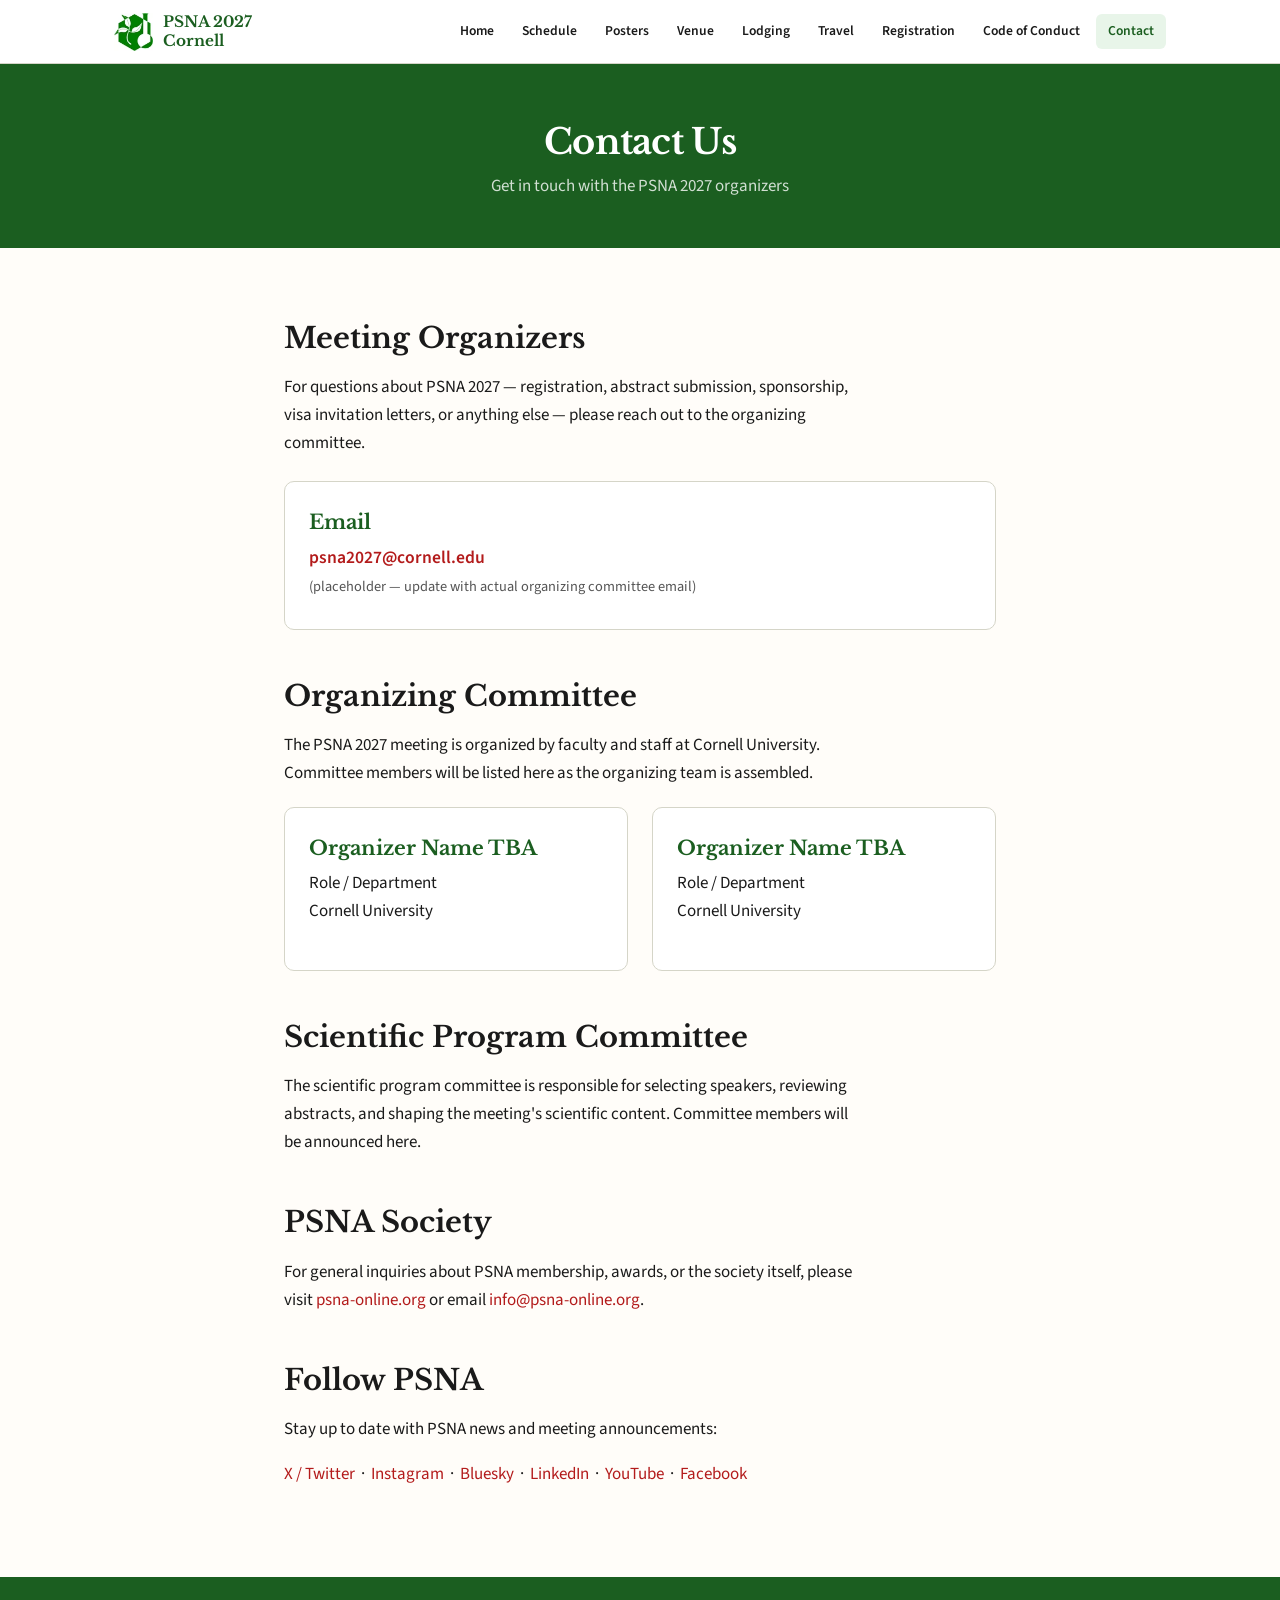
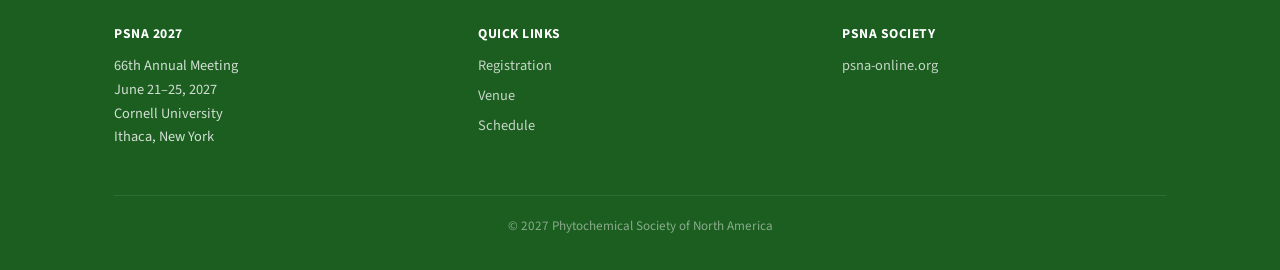
==== contact.html @ 4de48121 "Add files via upload" ====
<!DOCTYPE html>
<html lang="en">
<head>
  <meta charset="UTF-8">
  <meta name="viewport" content="width=device-width, initial-scale=1.0">
  <title>Contact – PSNA 2027 @ Cornell</title>
  <link rel="preconnect" href="https://fonts.googleapis.com">
  <link href="https://fonts.googleapis.com/css2?family=Libre+Baskerville:ital,wght@0,400;0,700;1,400&family=Source+Sans+3:wght@400;600;700&display=swap" rel="stylesheet">
  <link rel="stylesheet" href="css/style.css">
</head>
<body>

<nav class="site-nav">
  <div class="wrap">
    <a href="index.html" class="nav-brand"><img src="images/psna-logo.png" alt="PSNA Logo"><span>PSNA 2027<br>Cornell</span></a>
    <button class="nav-toggle" aria-label="Menu" onclick="document.querySelector('.nav-links').classList.toggle('open')">
      <svg viewBox="0 0 24 24" fill="none" stroke-width="2" stroke-linecap="round"><line x1="3" y1="6" x2="21" y2="6"/><line x1="3" y1="12" x2="21" y2="12"/><line x1="3" y1="18" x2="21" y2="18"/></svg>
    </button>
    <ul class="nav-links">
      <li><a href="index.html">Home</a></li><li><a href="schedule.html">Schedule</a></li><li><a href="posters.html">Posters</a></li>
      <li><a href="venue.html">Venue</a></li><li><a href="lodging.html">Lodging</a></li><li><a href="travel.html">Travel</a></li>
      <li><a href="registration.html">Registration</a></li><li><a href="code-of-conduct.html">Code of Conduct</a></li><li><a href="contact.html" class="active">Contact</a></li>
    </ul>
  </div>
</nav>

<header class="page-header">
  <div class="wrap">
    <h1>Contact Us</h1>
    <p>Get in touch with the PSNA 2027 organizers</p>
  </div>
</header>

<section class="section">
  <div class="wrap" style="max-width:760px;">
    <h2>Meeting Organizers</h2>
    <p>
      For questions about PSNA 2027 — registration, abstract submission, sponsorship, visa invitation letters, or anything else — please reach out to the organizing committee.
    </p>

    <div class="card" style="margin-top:24px;">
      <h3>Email</h3>
      <p style="margin-bottom:0;">
        <a href="mailto:psna2027@cornell.edu" style="font-size:1.1rem; font-weight:600;">psna2027@cornell.edu</a>
        <br><span style="font-size:.9rem; color:var(--text-light);">(placeholder — update with actual organizing committee email)</span>
      </p>
    </div>

    <h2 style="margin-top:48px;">Organizing Committee</h2>
    <p>
      The PSNA 2027 meeting is organized by faculty and staff at Cornell University. Committee members will be listed here as the organizing team is assembled.
    </p>

    <div class="card-grid" style="margin-top:20px;">
      <div class="card">
        <h3>Organizer Name TBA</h3>
        <p>Role / Department<br>Cornell University</p>
      </div>
      <div class="card">
        <h3>Organizer Name TBA</h3>
        <p>Role / Department<br>Cornell University</p>
      </div>
    </div>

    <h2 style="margin-top:48px;">Scientific Program Committee</h2>
    <p>
      The scientific program committee is responsible for selecting speakers, reviewing abstracts, and shaping the meeting's scientific content. Committee members will be announced here.
    </p>

    <h2 style="margin-top:48px;">PSNA Society</h2>
    <p>
      For general inquiries about PSNA membership, awards, or the society itself, please visit
      <a href="https://psna-online.org/" target="_blank">psna-online.org</a> or email
      <a href="mailto:info@psna-online.org">info@psna-online.org</a>.
    </p>

    <h2 style="margin-top:48px;">Follow PSNA</h2>
    <p>
      Stay up to date with PSNA news and meeting announcements:
    </p>
    <p>
      <a href="https://x.com/psnaofficial" target="_blank">X / Twitter</a> &nbsp;·&nbsp;
      <a href="https://www.instagram.com/psna.official/" target="_blank">Instagram</a> &nbsp;·&nbsp;
      <a href="https://bsky.app/profile/psna-official.bsky.social" target="_blank">Bluesky</a> &nbsp;·&nbsp;
      <a href="https://www.linkedin.com/company/phytochemical-society-of-north-america/" target="_blank">LinkedIn</a> &nbsp;·&nbsp;
      <a href="https://www.youtube.com/@PSNA-online" target="_blank">YouTube</a> &nbsp;·&nbsp;
      <a href="https://www.facebook.com/groups/123656255036110/" target="_blank">Facebook</a>
    </p>
  </div>
</section>

<footer class="site-footer">
  <div class="wrap">
    <div class="footer-grid">
      <div><h4>PSNA 2027</h4><p>66th Annual Meeting<br>June 21–25, 2027<br>Cornell University<br>Ithaca, New York</p></div>
      <div><h4>Quick Links</h4><ul class="footer-links"><li><a href="registration.html">Registration</a></li><li><a href="venue.html">Venue</a></li><li><a href="schedule.html">Schedule</a></li></ul></div>
      <div><h4>PSNA Society</h4><ul class="footer-links"><li><a href="https://psna-online.org/" target="_blank">psna-online.org</a></li></ul></div>
    </div>
    <div class="footer-bottom">&copy; 2027 Phytochemical Society of North America</div>
  </div>
</footer>

</body>
</html>
---- css/style.css ----
/* ===== PSNA 2027 @ Cornell — Shared Styles ===== */

/* --- Reset & base --- */
*, *::before, *::after { box-sizing: border-box; margin: 0; padding: 0; }

:root {
  --carnelian: #B31B1B;
  --carnelian-dark: #8C1515;
  --green-deep: #1B5E20;
  --green-mid: #2E7D32;
  --green-light: #4CAF50;
  --green-pale: #E8F5E9;
  --cream: #FAFAF5;
  --warm-white: #FFFDF9;
  --text: #1A1A1A;
  --text-light: #555;
  --border: #D5D5C8;
  --shadow: rgba(0,0,0,.08);
  --max-width: 1100px;
  --nav-height: 64px;
}

html { scroll-behavior: smooth; }

body {
  font-family: 'Source Sans 3', 'Source Sans Pro', -apple-system, BlinkMacSystemFont, 'Segoe UI', sans-serif;
  color: var(--text);
  background: var(--warm-white);
  line-height: 1.65;
  font-size: 17px;
  -webkit-font-smoothing: antialiased;
}

img { max-width: 100%; height: auto; display: block; }
a { color: var(--carnelian); text-decoration: none; }
a:hover { text-decoration: underline; }

/* --- Typography --- */
h1, h2, h3, h4 {
  font-family: 'Libre Baskerville', 'Georgia', serif;
  font-weight: 700;
  line-height: 1.25;
  color: var(--text);
}
h1 { font-size: 2.8rem; letter-spacing: -.02em; }
h2 { font-size: 1.8rem; margin-bottom: .6em; }
h3 { font-size: 1.25rem; margin-bottom: .4em; }
p  { margin-bottom: 1em; max-width: 72ch; }

/* --- Layout helpers --- */
.wrap {
  max-width: var(--max-width);
  margin: 0 auto;
  padding: 0 24px;
}
.section {
  padding: 72px 0;
}
.section--alt {
  background: var(--green-pale);
}
.section--dark {
  background: var(--green-deep);
  color: #fff;
}
.section--dark h2,
.section--dark h3,
.section--dark a { color: #fff; }

/* --- Navigation --- */
.site-nav {
  position: sticky;
  top: 0;
  z-index: 100;
  background: #fff;
  border-bottom: 1px solid var(--border);
  height: var(--nav-height);
}
.site-nav .wrap {
  display: flex;
  align-items: center;
  height: 100%;
  gap: 16px;
}
.nav-brand {
  display: flex;
  align-items: center;
  gap: 10px;
  flex-shrink: 0;
  text-decoration: none;
}
.nav-brand img {
  height: 38px;
  width: auto;
}
.nav-brand span {
  font-family: 'Libre Baskerville', Georgia, serif;
  font-weight: 700;
  font-size: .95rem;
  color: var(--green-deep);
  line-height: 1.2;
}
.nav-links {
  display: flex;
  gap: 4px;
  list-style: none;
  margin-left: auto;
  flex-wrap: wrap;
}
.nav-links a {
  display: block;
  padding: 6px 12px;
  font-size: .85rem;
  font-weight: 600;
  color: var(--text);
  border-radius: 6px;
  text-decoration: none;
  transition: background .15s;
}
.nav-links a:hover,
.nav-links a.active {
  background: var(--green-pale);
  color: var(--green-deep);
  text-decoration: none;
}

/* Hamburger (mobile) */
.nav-toggle { display: none; background: none; border: none; cursor: pointer; padding: 8px; }
.nav-toggle svg { width: 24px; height: 24px; stroke: var(--text); }

/* --- Hero --- */
.hero {
  position: relative;
  background: linear-gradient(145deg, var(--green-deep) 0%, #0D3B12 60%, var(--carnelian-dark) 100%);
  color: #fff;
  overflow: hidden;
  padding: 100px 0 80px;
  text-align: center;
}
.hero::before {
  content: '';
  position: absolute;
  inset: 0;
  background:
    radial-gradient(ellipse at 20% 80%, rgba(46,125,50,.3) 0%, transparent 60%),
    radial-gradient(ellipse at 80% 20%, rgba(179,27,27,.15) 0%, transparent 50%);
  pointer-events: none;
}
.hero h1, .hero h2, .hero h3, .hero p { color: #fff; position: relative; }
.hero .overline {
  font-family: 'Source Sans 3', sans-serif;
  font-size: .95rem;
  font-weight: 600;
  letter-spacing: .08em;
  text-transform: uppercase;
  opacity: .85;
  margin-bottom: 12px;
}
.hero h1 {
  font-size: clamp(2.4rem, 5vw, 4rem);
  margin-bottom: 16px;
}
.hero .subtitle {
  font-family: 'Libre Baskerville', Georgia, serif;
  font-size: 1.3rem;
  font-weight: 400;
  opacity: .9;
  margin-bottom: 8px;
}
.hero .date-loc {
  font-size: 1.1rem;
  opacity: .8;
  margin-bottom: 32px;
}
.hero .cta-row {
  display: flex;
  gap: 16px;
  justify-content: center;
  flex-wrap: wrap;
}

/* --- Buttons --- */
.btn {
  display: inline-block;
  padding: 12px 28px;
  font-size: .95rem;
  font-weight: 600;
  border-radius: 6px;
  text-decoration: none;
  transition: background .15s, transform .1s;
  cursor: pointer;
  border: none;
}
.btn:hover { text-decoration: none; transform: translateY(-1px); }
.btn--primary {
  background: var(--carnelian);
  color: #fff;
}
.btn--primary:hover { background: var(--carnelian-dark); }
.btn--outline {
  background: transparent;
  color: #fff;
  border: 2px solid rgba(255,255,255,.5);
}
.btn--outline:hover { border-color: #fff; background: rgba(255,255,255,.1); }
.btn--green {
  background: var(--green-mid);
  color: #fff;
}
.btn--green:hover { background: var(--green-deep); }

/* --- Cards grid --- */
.card-grid {
  display: grid;
  grid-template-columns: repeat(auto-fit, minmax(280px, 1fr));
  gap: 24px;
}
.card {
  background: #fff;
  border-radius: 10px;
  padding: 28px 24px;
  border: 1px solid var(--border);
  transition: box-shadow .2s;
}
.card:hover {
  box-shadow: 0 4px 20px var(--shadow);
}
.card h3 {
  color: var(--green-deep);
}
.card .icon {
  font-size: 1.6rem;
  margin-bottom: 12px;
  display: block;
}

/* --- Topic pills --- */
.pill-list {
  display: flex;
  flex-wrap: wrap;
  gap: 10px;
  list-style: none;
}
.pill-list li {
  background: var(--green-pale);
  color: var(--green-deep);
  padding: 6px 16px;
  border-radius: 20px;
  font-size: .9rem;
  font-weight: 600;
}

/* --- Speaker grid --- */
.speaker-grid {
  display: grid;
  grid-template-columns: repeat(auto-fill, minmax(180px, 1fr));
  gap: 24px;
}
.speaker {
  text-align: center;
}
.speaker-photo {
  width: 130px;
  height: 130px;
  border-radius: 50%;
  object-fit: cover;
  margin: 0 auto 12px;
  background: var(--green-pale);
  border: 3px solid var(--border);
}
.speaker h4 {
  font-family: 'Source Sans 3', sans-serif;
  font-size: .95rem;
  font-weight: 700;
}
.speaker p {
  font-size: .82rem;
  color: var(--text-light);
  margin-bottom: 0;
}

/* --- Important dates --- */
.date-list {
  list-style: none;
  max-width: 700px;
}
.date-list li {
  display: flex;
  gap: 16px;
  padding: 14px 0;
  border-bottom: 1px solid var(--border);
  align-items: baseline;
}
.date-list .dl-date {
  flex-shrink: 0;
  width: 140px;
  font-weight: 700;
  color: var(--carnelian);
  font-size: .9rem;
}
.date-list .dl-desc {
  font-size: .95rem;
}

/* --- Schedule table --- */
.schedule-table {
  width: 100%;
  border-collapse: collapse;
  font-size: .93rem;
}
.schedule-table th {
  text-align: left;
  padding: 12px 16px;
  background: var(--green-deep);
  color: #fff;
  font-weight: 600;
}
.schedule-table td {
  padding: 12px 16px;
  border-bottom: 1px solid var(--border);
  vertical-align: top;
}
.schedule-table tr:nth-child(even) { background: var(--green-pale); }
.schedule-table .time-col { width: 120px; font-weight: 600; white-space: nowrap; color: var(--green-deep); }
.day-header {
  background: var(--carnelian) !important;
  color: #fff;
  font-weight: 700;
  font-size: 1rem;
}
.day-header td { color: #fff; }

/* --- Page header (inner pages) --- */
.page-header {
  background: var(--green-deep);
  color: #fff;
  padding: 56px 0 48px;
  text-align: center;
}
.page-header h1 { color: #fff; font-size: 2.2rem; margin-bottom: 8px; }
.page-header p  { color: rgba(255,255,255,.8); margin: 0 auto; }

/* --- Info box --- */
.info-box {
  background: var(--green-pale);
  border-left: 4px solid var(--green-mid);
  padding: 20px 24px;
  border-radius: 0 8px 8px 0;
  margin: 24px 0;
}

/* --- Venue gallery placeholder --- */
.gallery-grid {
  display: grid;
  grid-template-columns: repeat(auto-fill, minmax(260px, 1fr));
  gap: 16px;
}
.gallery-placeholder {
  aspect-ratio: 4/3;
  background: var(--green-pale);
  border-radius: 8px;
  display: flex;
  align-items: center;
  justify-content: center;
  color: var(--green-mid);
  font-size: .9rem;
  font-weight: 600;
  border: 2px dashed var(--border);
}

/* --- Registration pricing --- */
.pricing-grid {
  display: grid;
  grid-template-columns: repeat(auto-fit, minmax(220px, 1fr));
  gap: 20px;
}
.pricing-card {
  background: #fff;
  border: 2px solid var(--border);
  border-radius: 10px;
  padding: 32px 24px;
  text-align: center;
}
.pricing-card.featured {
  border-color: var(--green-mid);
  box-shadow: 0 0 0 3px var(--green-pale);
}
.pricing-card .price {
  font-size: 2rem;
  font-weight: 700;
  color: var(--green-deep);
  margin: 8px 0 4px;
  font-family: 'Source Sans 3', sans-serif;
}
.pricing-card .price-note {
  font-size: .85rem;
  color: var(--text-light);
  margin-bottom: 16px;
}

/* --- Footer --- */
.site-footer {
  background: var(--green-deep);
  color: rgba(255,255,255,.8);
  padding: 48px 0 32px;
  font-size: .9rem;
}
.footer-grid {
  display: grid;
  grid-template-columns: 1fr 1fr 1fr;
  gap: 40px;
  margin-bottom: 32px;
}
.site-footer h4 {
  color: #fff;
  font-family: 'Source Sans 3', sans-serif;
  font-size: .85rem;
  font-weight: 700;
  letter-spacing: .04em;
  text-transform: uppercase;
  margin-bottom: 12px;
}
.site-footer a { color: rgba(255,255,255,.75); }
.site-footer a:hover { color: #fff; }
.footer-links { list-style: none; }
.footer-links li { margin-bottom: 6px; }
.footer-bottom {
  border-top: 1px solid rgba(255,255,255,.15);
  padding-top: 20px;
  text-align: center;
  font-size: .82rem;
  opacity: .6;
}

/* --- Responsive --- */
@media (max-width: 820px) {
  .nav-links { display: none; }
  .nav-links.open {
    display: flex;
    flex-direction: column;
    position: absolute;
    top: var(--nav-height);
    left: 0; right: 0;
    background: #fff;
    border-bottom: 1px solid var(--border);
    padding: 16px 24px;
    box-shadow: 0 8px 24px var(--shadow);
  }
  .nav-toggle { display: block; margin-left: auto; }
  .hero { padding: 64px 0 56px; }
  h1 { font-size: 2rem; }
  .footer-grid { grid-template-columns: 1fr; gap: 24px; }
  .date-list li { flex-direction: column; gap: 4px; }
  .date-list .dl-date { width: auto; }
}
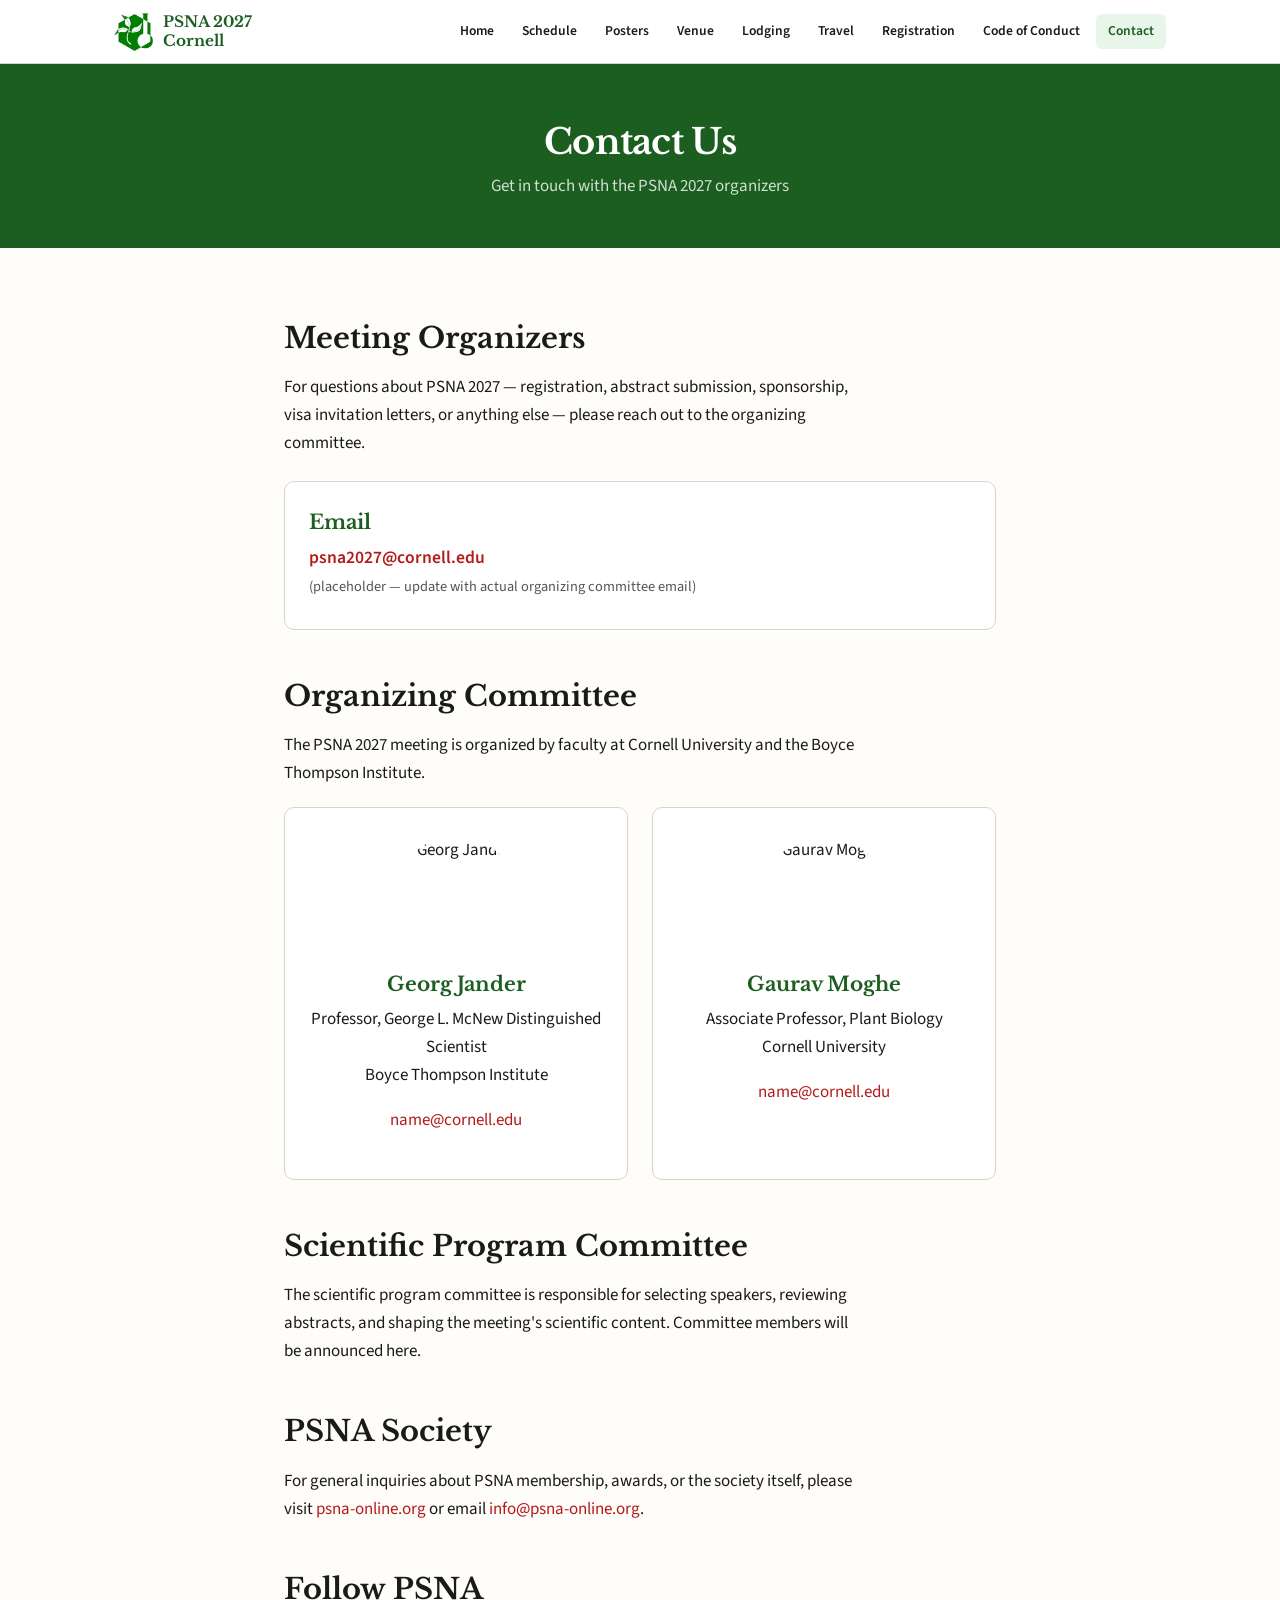
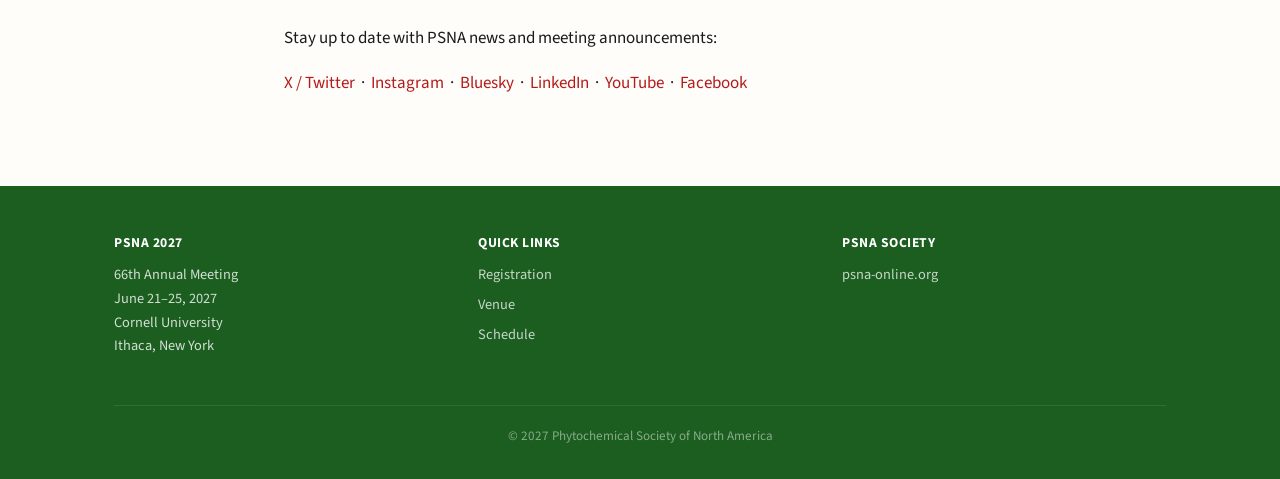
==== commit aff05091: "Update contact.html" ====
--- a/contact.html
+++ b/contact.html
@@ -41,25 +41,35 @@
     <div class="card" style="margin-top:24px;">
       <h3>Email</h3>
       <p style="margin-bottom:0;">
-        <a href="mailto:psna2027@cornell.edu" style="font-size:1.1rem; font-weight:600;">psna2027@cornell.edu</a>
+        <a href="mailto:gj32@cornell.edu" style="font-size:1.1rem; font-weight:600;">psna2027@cornell.edu</a>
         <br><span style="font-size:.9rem; color:var(--text-light);">(placeholder — update with actual organizing committee email)</span>
       </p>
     </div>
 
     <h2 style="margin-top:48px;">Organizing Committee</h2>
     <p>
-      The PSNA 2027 meeting is organized by faculty and staff at Cornell University. Committee members will be listed here as the organizing team is assembled.
+      The PSNA 2027 meeting is organized by faculty at Cornell University and the Boyce Thompson Institute. 
     </p>
 
     <div class="card-grid" style="margin-top:20px;">
-      <div class="card">
-        <h3>Organizer Name TBA</h3>
-        <p>Role / Department<br>Cornell University</p>
-      </div>
-      <div class="card">
-        <h3>Organizer Name TBA</h3>
-        <p>Role / Department<br>Cornell University</p>
-      </div>
+        <div class="card" style="text-align:center;">
+            <img src="images/organizer-jander.jpg" 
+                 alt="Georg Jander" 
+                 style="width:120px; height:120px; border-radius:50%; 
+                        object-fit:cover; margin:0 auto 16px;">
+            <h3>Georg Jander</h3>
+            <p>Professor, George L. McNew Distinguished Scientist<br>Boyce Thompson Institute</p>
+            <p><a href="mailto:gj32@cornell.edu">name@cornell.edu</a></p>
+         </div>
+      <div class="card" style="text-align:center;">
+          <img src="images/organizer-moghe.jpg" 
+               alt="Gaurav Moghe" 
+               style="width:120px; height:120px; border-radius:50%; 
+                      object-fit:cover; margin:0 auto 16px;">
+          <h3>Gaurav Moghe</h3>
+          <p>Associate Professor, Plant Biology<br>Cornell University</p>
+          <p><a href="mailto:gdm67@cornell.edu">name@cornell.edu</a></p>
+        </div>
     </div>
 
     <h2 style="margin-top:48px;">Scientific Program Committee</h2>
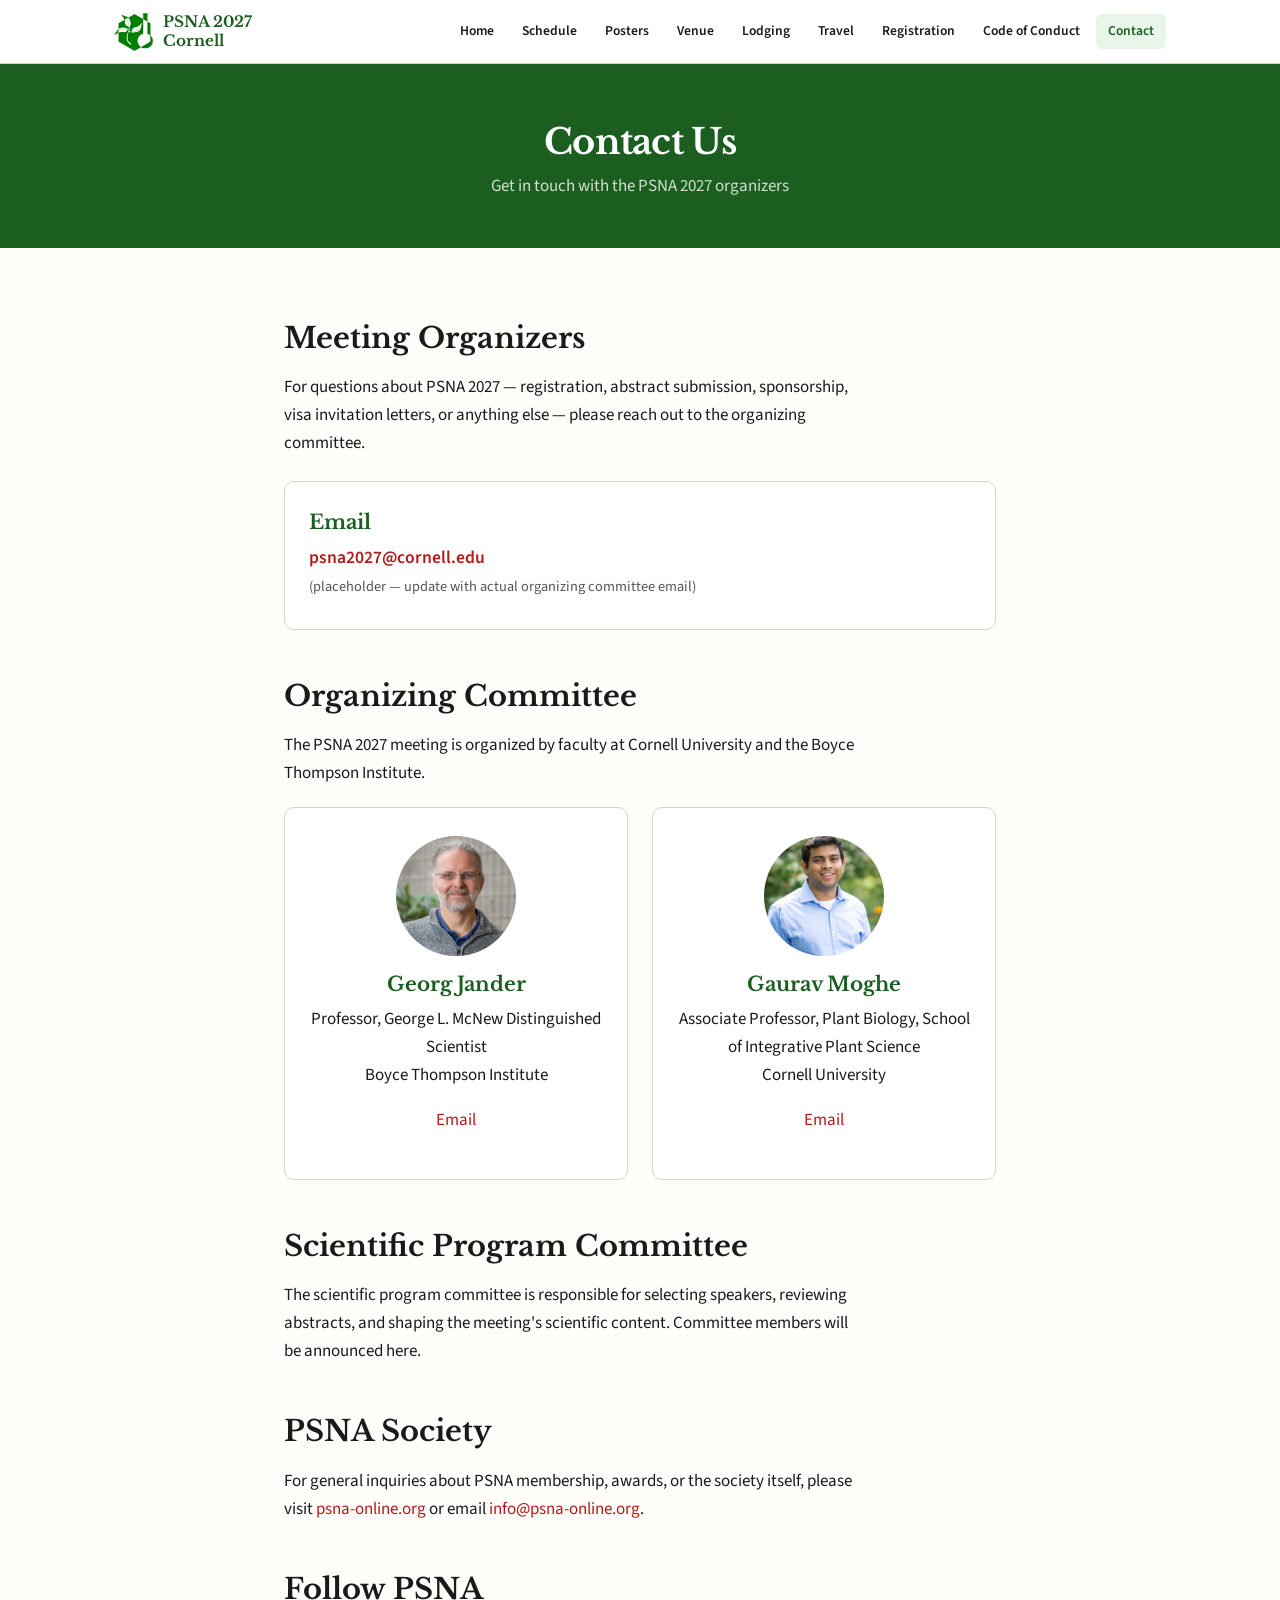
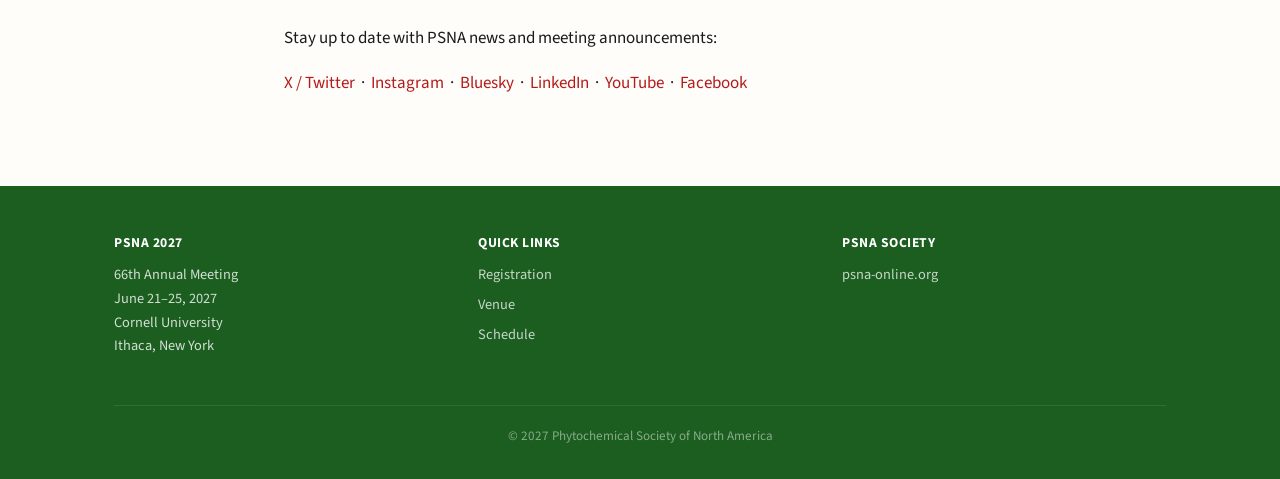
==== commit c94fe8aa: "Update contact.html" ====
--- a/contact.html
+++ b/contact.html
@@ -59,7 +59,7 @@
                         object-fit:cover; margin:0 auto 16px;">
             <h3>Georg Jander</h3>
             <p>Professor, George L. McNew Distinguished Scientist<br>Boyce Thompson Institute</p>
-            <p><a href="mailto:gj32@cornell.edu">name@cornell.edu</a></p>
+            <p><a href="mailto:gj32@cornell.edu">Email</a></p>
          </div>
       <div class="card" style="text-align:center;">
           <img src="images/organizer-moghe.jpg" 
@@ -67,8 +67,8 @@
                style="width:120px; height:120px; border-radius:50%; 
                       object-fit:cover; margin:0 auto 16px;">
           <h3>Gaurav Moghe</h3>
-          <p>Associate Professor, Plant Biology<br>Cornell University</p>
-          <p><a href="mailto:gdm67@cornell.edu">name@cornell.edu</a></p>
+          <p>Associate Professor, Plant Biology, School of Integrative Plant Science<br>Cornell University</p>
+          <p><a href="mailto:gdm67@cornell.edu">Email</a></p>
         </div>
     </div>
 
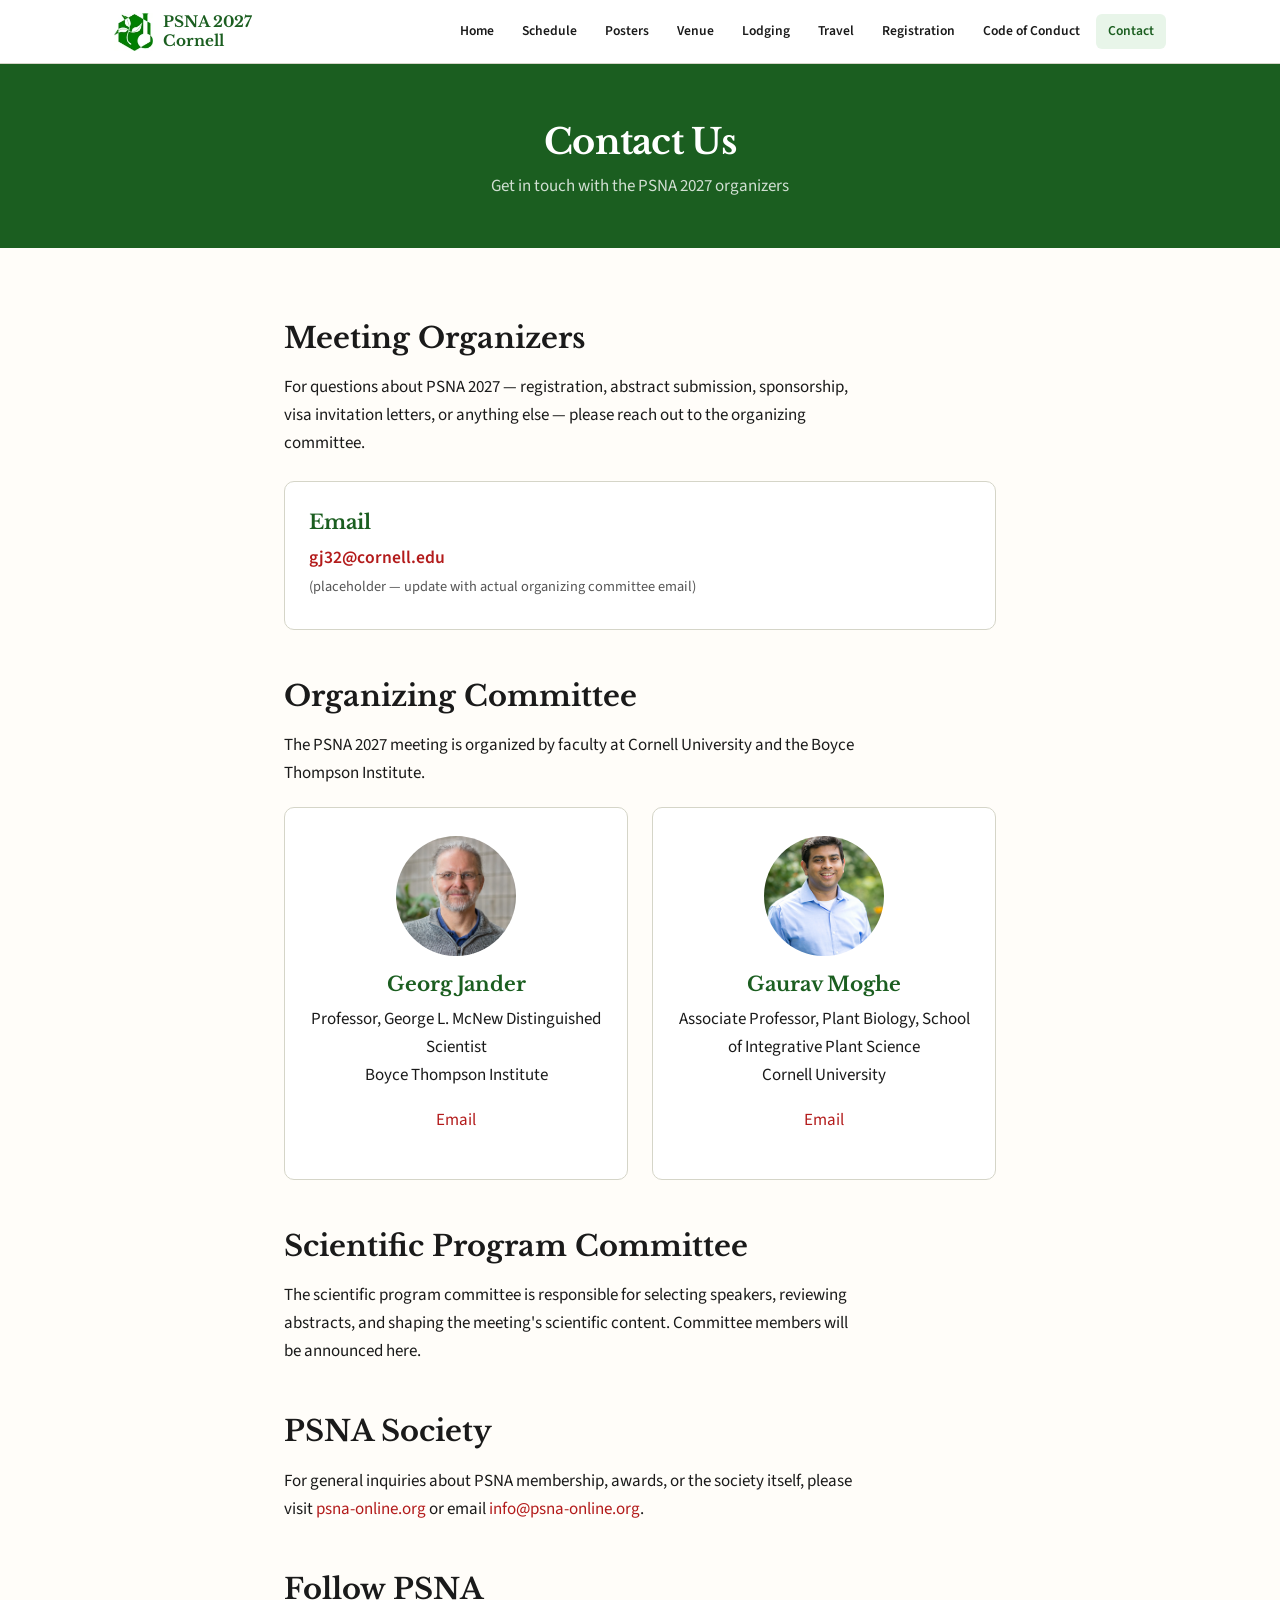
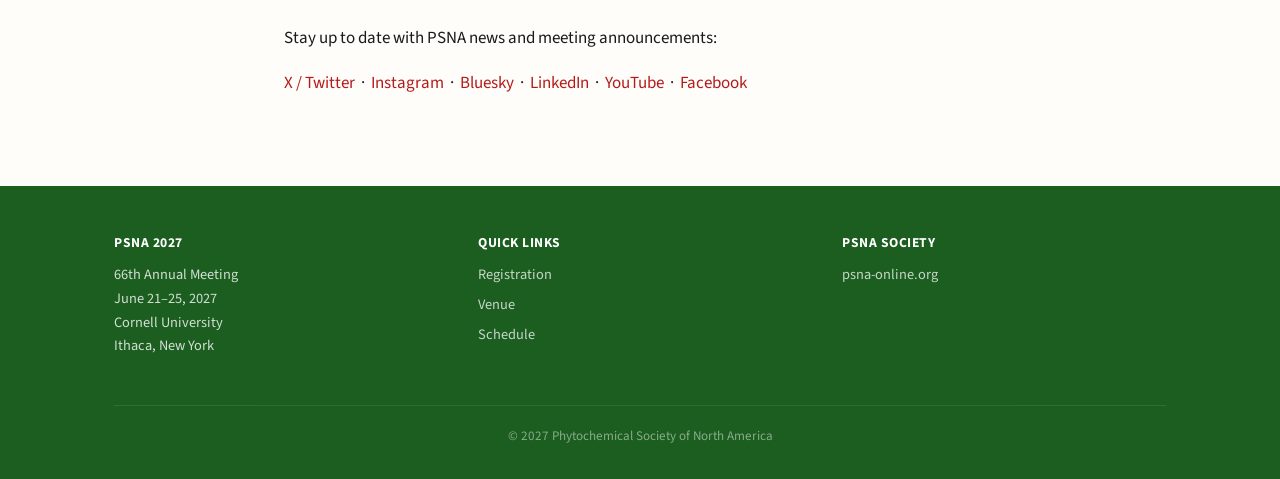
==== commit d9e97639: "Update contact.html" ====
--- a/contact.html
+++ b/contact.html
@@ -41,7 +41,7 @@
     <div class="card" style="margin-top:24px;">
       <h3>Email</h3>
       <p style="margin-bottom:0;">
-        <a href="mailto:gj32@cornell.edu" style="font-size:1.1rem; font-weight:600;">psna2027@cornell.edu</a>
+        <a href="mailto:gj32@cornell.edu" style="font-size:1.1rem; font-weight:600;">gj32@cornell.edu</a>
         <br><span style="font-size:.9rem; color:var(--text-light);">(placeholder — update with actual organizing committee email)</span>
       </p>
     </div>
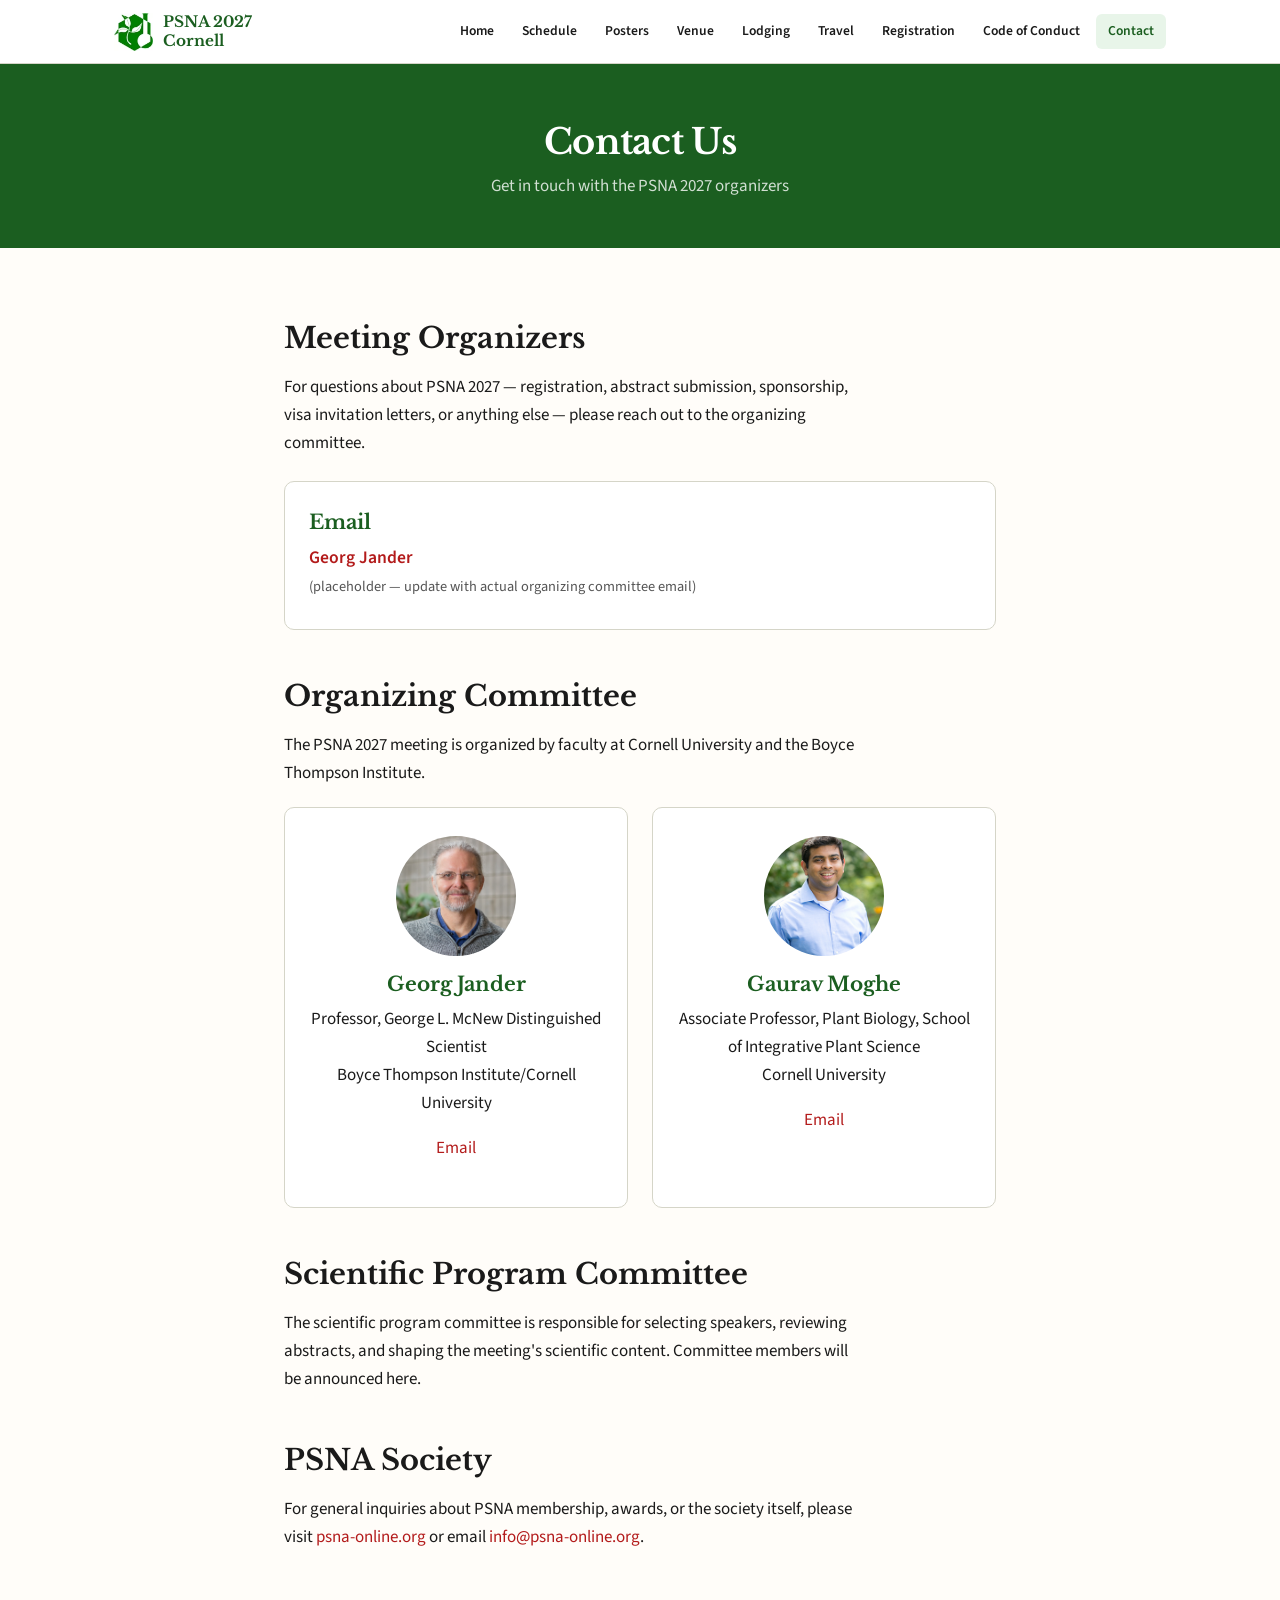
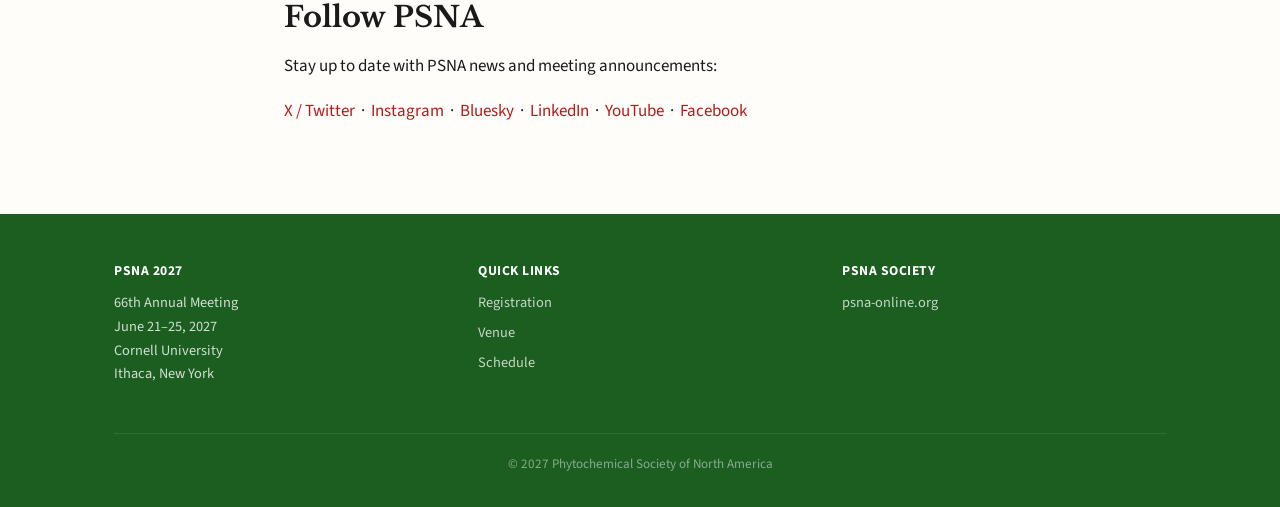
==== commit 7e7c5c2c: "Update contact.html" ====
--- a/contact.html
+++ b/contact.html
@@ -41,7 +41,7 @@
     <div class="card" style="margin-top:24px;">
       <h3>Email</h3>
       <p style="margin-bottom:0;">
-        <a href="mailto:gj32@cornell.edu" style="font-size:1.1rem; font-weight:600;">gj32@cornell.edu</a>
+        <a href="mailto:gj32@cornell.edu" style="font-size:1.1rem; font-weight:600;">Georg Jander</a>
         <br><span style="font-size:.9rem; color:var(--text-light);">(placeholder — update with actual organizing committee email)</span>
       </p>
     </div>
@@ -58,7 +58,7 @@
                  style="width:120px; height:120px; border-radius:50%; 
                         object-fit:cover; margin:0 auto 16px;">
             <h3>Georg Jander</h3>
-            <p>Professor, George L. McNew Distinguished Scientist<br>Boyce Thompson Institute</p>
+            <p>Professor, George L. McNew Distinguished Scientist<br>Boyce Thompson Institute/Cornell University</p>
             <p><a href="mailto:gj32@cornell.edu">Email</a></p>
          </div>
       <div class="card" style="text-align:center;">
